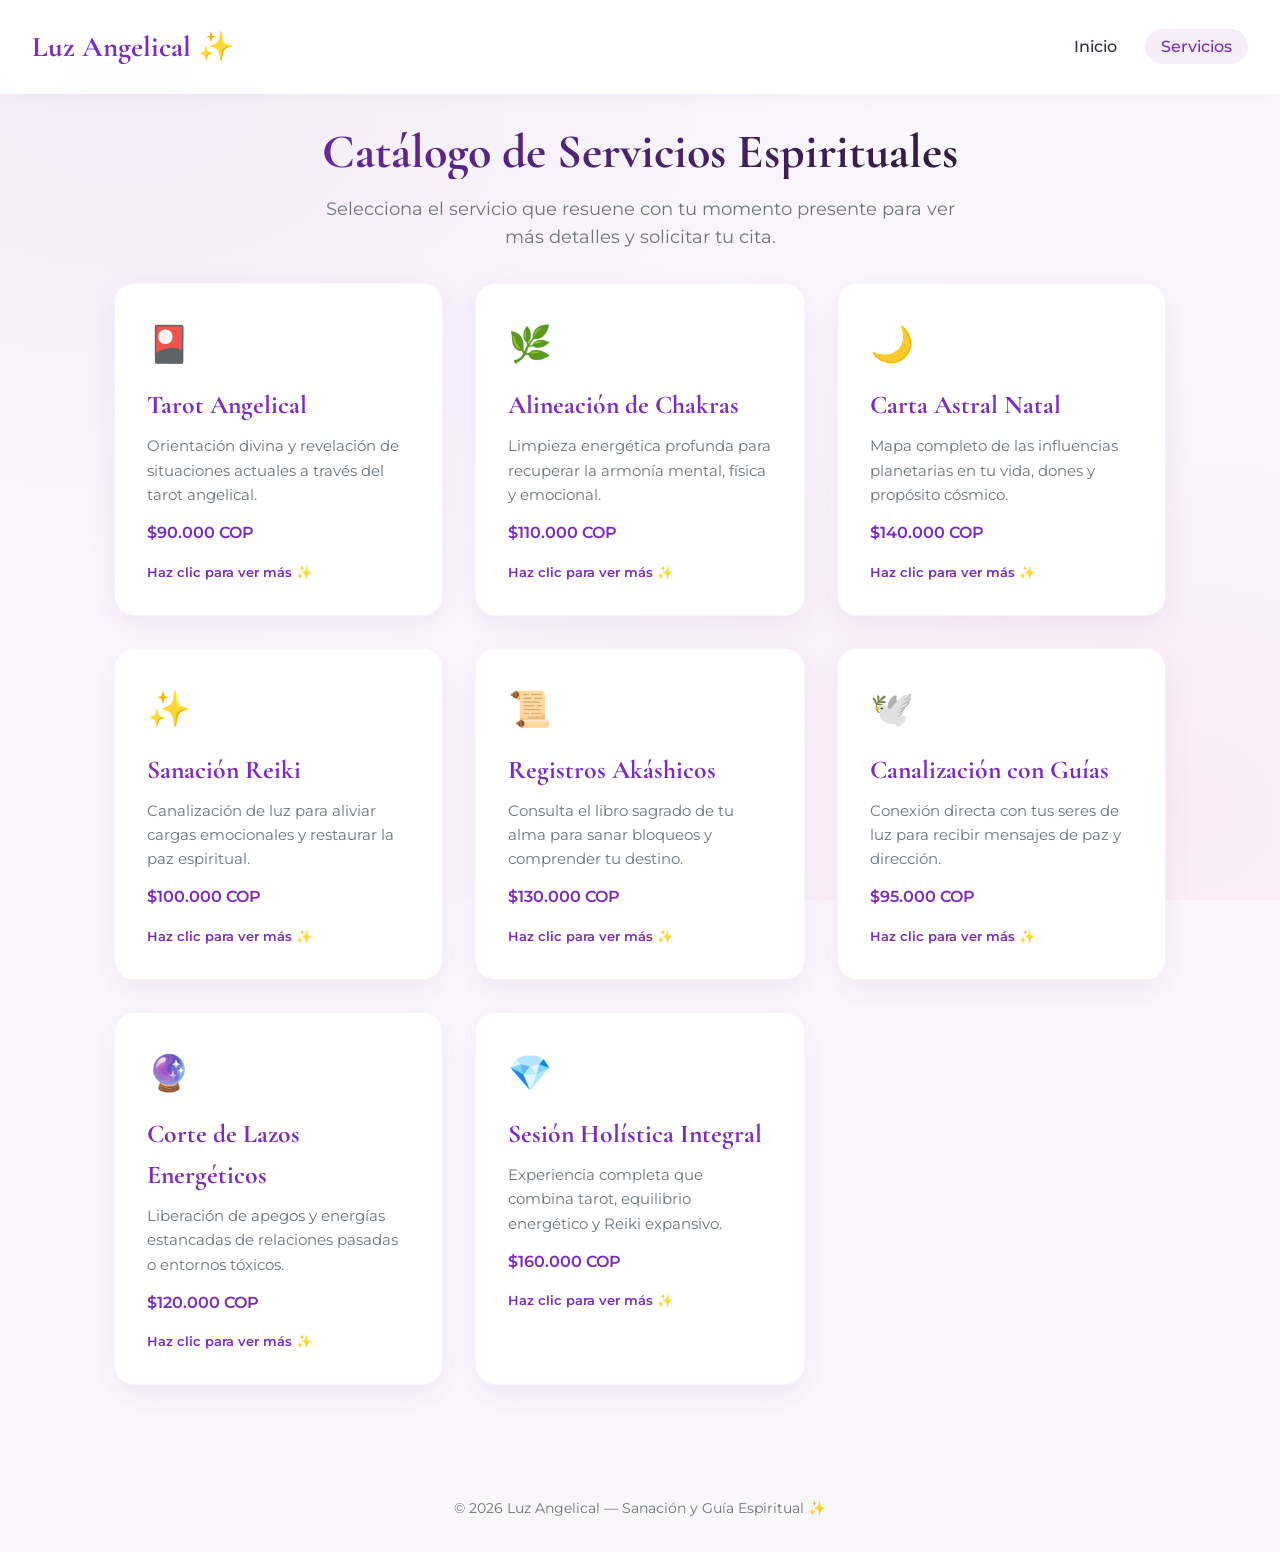
==== servicios.html @ 1b8f9508 "Add files via upload" ====
<!DOCTYPE html>
<html lang="es">
<head>
    <meta charset="UTF-8">
    <meta name="viewport" content="width=device-width, initial-scale=1.0">
    <title>Servicios y Lecturas - Luz Angelical</title>

    <!-- FUENTES Y LIBRERÍAS DE ICONOS -->
    <link rel="preconnect" href="https://fonts.googleapis.com">
    <link rel="preconnect" href="https://fonts.gstatic.com" crossorigin>
    <link href="https://fonts.googleapis.com/css2?family=Cormorant+Garamond:ital,wght@0,600;0,700;1,400&family=Montserrat:wght@300;400;500;600;700&display=swap" rel="stylesheet">
    <link rel="stylesheet" href="https://cdnjs.cloudflare.com/ajax/libs/font-awesome/6.4.0/css/all.min.css">

    <!-- ARCHIVO CSS -->
    <link rel="stylesheet" href="css/styles.css">
</head>
<body>

    <header>
        <a href="index.html" class="logo">Luz Angelical ✨</a>
        <nav>
            <a href="index.html">Inicio</a>
            <a href="servicios.html" class="active">Servicios</a>
        </nav>
    </header>

    <div class="container">
        <h1 class="section-title">Catálogo de Servicios Espirituales</h1>
        <p class="section-subtitle">Selecciona el servicio que resuene con tu momento presente para ver más detalles y solicitar tu cita.</p>

        <div class="services-grid">

            <!-- 1. TAROT ANGELICAL -->
            <div class="service-card" onclick="openModal('Lectura de Tarot Angelical', '🎴', 'Sesión profunda para explorar el amor, trabajo y salud a través de las cartas de los ángeles. Identifica bloqueos y recibe orientación clara.', 'Modalidad: Presencial o Virtual | Tiempo: variable. | Valor: $90.000 COP', '573209158377')">
                <div style="font-size: 2.2rem; margin-bottom: 0.8rem;">🎴</div>
                <h3 style="font-family: 'Cormorant Garamond', serif; font-size: 1.6rem; color: var(--primary); margin-bottom: 0.5rem;">Tarot Angelical</h3>
                <p style="color: var(--text-muted); font-size: 0.95rem;">Orientación divina y revelación de situaciones actuales a través del tarot angelical.</p>
                <span style="display: inline-block; margin-top: 0.8rem; font-weight: 600; color: var(--primary);">$90.000 COP</span>
            </div>

            <!-- 2. ALINEACIÓN DE CHAKRAS -->
            <div class="service-card" onclick="openModal('Limpieza y Alineación de Chakras', '🌿', 'Elimina energías estancadas, restaura la vitalidad y equilibra los 7 centros energéticos principales mediante cristales, cuencos y péndulo.', 'Modalidad: Presencial o Virtual | Tiempo: variable. | Valor: $110.000 COP', '573209158377')">
                <div style="font-size: 2.2rem; margin-bottom: 0.8rem;">🌿</div>
                <h3 style="font-family: 'Cormorant Garamond', serif; font-size: 1.6rem; color: var(--primary); margin-bottom: 0.5rem;">Alineación de Chakras</h3>
                <p style="color: var(--text-muted); font-size: 0.95rem;">Limpieza energética profunda para recuperar la armonía mental, física y emocional.</p>
                <span style="display: inline-block; margin-top: 0.8rem; font-weight: 600; color: var(--primary);">$110.000 COP</span>
            </div>

            <!-- 3. CARTA ASTRAL NATAL -->
            <div class="service-card" onclick="openModal('Carta Astral y Revolución Solar', '🌙', 'Conoce las fortalezas de tu alma al nacer y descubre las proyecciones energéticas para tu nuevo año de vida. Incluye informe detallado.', 'Modalidad: Presencial o Virtual | Tiempo: variable. | Valor: $140.000 COP', '573209158377')">
                <div style="font-size: 2.2rem; margin-bottom: 0.8rem;">🌙</div>
                <h3 style="font-family: 'Cormorant Garamond', serif; font-size: 1.6rem; color: var(--primary); margin-bottom: 0.5rem;">Carta Astral Natal</h3>
                <p style="color: var(--text-muted); font-size: 0.95rem;">Mapa completo de las influencias planetarias en tu vida, dones y propósito cósmico.</p>
                <span style="display: inline-block; margin-top: 0.8rem; font-weight: 600; color: var(--primary);">$140.000 COP</span>
            </div>

            <!-- 4. SANACIÓN REIKI -->
            <div class="service-card" onclick="openModal('Terapia de Sanación Reiki', '✨', 'Transmisión de energía universal para promover la autosanación del cuerpo, reducir el estrés y calmar la mente de cargas acumuladas.', 'Modalidad: Presencial o Virtual | Tiempo: variable. | Valor: $100.000 COP', '573209158377')">
                <div style="font-size: 2.2rem; margin-bottom: 0.8rem;">✨</div>
                <h3 style="font-family: 'Cormorant Garamond', serif; font-size: 1.6rem; color: var(--primary); margin-bottom: 0.5rem;">Sanación Reiki</h3>
                <p style="color: var(--text-muted); font-size: 0.95rem;">Canalización de luz para aliviar cargas emocionales y restaurar la paz espiritual.</p>
                <span style="display: inline-block; margin-top: 0.8rem; font-weight: 600; color: var(--primary);">$100.000 COP</span>
            </div>

            <!-- 5. REGISTROS AKÁSHICOS -->
            <div class="service-card" onclick="openModal('Lectura de Registros Akáshicos', '📜', 'Accede a la memoria del alma para comprender patrones repetitivos, votos del pasado, karma y el propósito divino de tu encarnación.', 'Modalidad: Presencial o Virtual | Tiempo: variable. | Valor: $130.000 COP', '573209158377')">
                <div style="font-size: 2.2rem; margin-bottom: 0.8rem;">📜</div>
                <h3 style="font-family: 'Cormorant Garamond', serif; font-size: 1.6rem; color: var(--primary); margin-bottom: 0.5rem;">Registros Akáshicos</h3>
                <p style="color: var(--text-muted); font-size: 0.95rem;">Consulta el libro sagrado de tu alma para sanar bloqueos y comprender tu destino.</p>
                <span style="display: inline-block; margin-top: 0.8rem; font-weight: 600; color: var(--primary);">$130.000 COP</span>
            </div>

            <!-- 6. CANALIZACIÓN CON ÁNGELES -->
            <div class="service-card" onclick="openModal('Canalización con Ángeles y Guías', '🕊️', 'Recibe mensajes directos de tus guías espirituales y arcángeles. Una sesión reconfortante llena de claridad, contención y amor divino.', 'Modalidad: Presencial o Virtual | Tiempo: variable. | Valor: $95.000 COP', '573209158377')">
                <div style="font-size: 2.2rem; margin-bottom: 0.8rem;">🕊️</div>
                <h3 style="font-family: 'Cormorant Garamond', serif; font-size: 1.6rem; color: var(--primary); margin-bottom: 0.5rem;">Canalización con Guías</h3>
                <p style="color: var(--text-muted); font-size: 0.95rem;">Conexión directa con tus seres de luz para recibir mensajes de paz y dirección.</p>
                <span style="display: inline-block; margin-top: 0.8rem; font-weight: 600; color: var(--primary);">$95.000 COP</span>
            </div>

            <!-- 7. LIMPIEZA AURICA Y CORTE DE LAZOS -->
            <div class="service-card" onclick="openModal('Corte de Lazos Energéticos y Limpieza Aúrica', '🔮', 'Corta cordones etéricos con parejas pasadas o personas tóxicas. Libera energías pesadas adheridas a tu campo aúrico.', 'Modalidad: Presencial o Virtual | Tiempo: variable. | Valor: $120.000 COP', '573209158377')">
                <div style="font-size: 2.2rem; margin-bottom: 0.8rem;">🔮</div>
                <h3 style="font-family: 'Cormorant Garamond', serif; font-size: 1.6rem; color: var(--primary); margin-bottom: 0.5rem;">Corte de Lazos Energéticos</h3>
                <p style="color: var(--text-muted); font-size: 0.95rem;">Liberación de apegos y energías estancadas de relaciones pasadas o entornos tóxicos.</p>
                <span style="display: inline-block; margin-top: 0.8rem; font-weight: 600; color: var(--primary);">$120.000 COP</span>
            </div>

            <!-- 8. SANACIÓN HOLÍSTICA INTENSIVA -->
            <div class="service-card" onclick="openModal('Sesión Holística Integral', '💎', 'Sesión completa que combina lectura rápida de cartas, alineación de chakras, aromaterapia y transmisión de Reiki.', 'Modalidad: Presencial o Virtual | Tiempo: variable. | Valor: $160.000 COP', '573209158377')">
                <div style="font-size: 2.2rem; margin-bottom: 0.8rem;">💎</div>
                <h3 style="font-family: 'Cormorant Garamond', serif; font-size: 1.6rem; color: var(--primary); margin-bottom: 0.5rem;">Sesión Holística Integral</h3>
                <p style="color: var(--text-muted); font-size: 0.95rem;">Experiencia completa que combina tarot, equilibrio energético y Reiki expansivo.</p>
                <span style="display: inline-block; margin-top: 0.8rem; font-weight: 600; color: var(--primary);">$160.000 COP</span>
            </div>

        </div>
    </div>

    <!-- MODAL / FLOTANTE -->
    <div class="modal-overlay" id="modal-overlay" onclick="closeModalOnOverlay(event)">
        <div class="modal-card">
            <button class="modal-close" onclick="closeModal()">×</button>
            <div class="modal-icon" id="modal-icon">✨</div>
            <h3 class="modal-title" id="modal-title">Título Servicio</h3>
            <p class="modal-desc" id="modal-desc">Descripción detallada...</p>
            <div class="modal-details" id="modal-details">Detalles adicionales...</div>
            <a href="#" id="modal-wa-btn" target="_blank" class="btn btn-whatsapp">
                <i class="fa-brands fa-whatsapp"></i> Agendar por WhatsApp
            </a>
        </div>
    </div>

    <footer>
        <p>&copy; 2026 Luz Angelical — Sanación y Guía Espiritual ✨</p>
    </footer>

    <!-- SCRIPT EN CARPETA JS -->
    <script src="js/main.js"></script>
</body>
</html>
---- css/styles.css ----
:root {
    --primary: #7b2cbf;
    --primary-light: #9d4edd;
    --primary-grad: linear-gradient(135deg, #7b2cbf 0%, #1c171a 100%);
    --accent: #f4bdd6;
    --bg-light: #faf7fc;
    --card-bg: #ffffff;
    --text-color: #2b2d42;
    --text-muted: #6c757d;
    --radius: 20px;
    --shadow: 0 10px 30px rgba(123, 44, 191, 0.08);
}

* {
    margin: 0;
    padding: 0;
    box-sizing: border-box;
    font-family: 'Montserrat', sans-serif;
}

body {
    background-color: var(--bg-light);
    color: var(--text-color);
    line-height: 1.6;
    background-image: 
        radial-gradient(at 10% 10%, rgba(123, 44, 191, 0.05) 0px, transparent 50%),
        radial-gradient(at 90% 90%, rgba(247, 37, 133, 0.05) 0px, transparent 50%);
    background-attachment: fixed;
    position: relative;
    overflow-x: hidden;
}

.container {
    max-width: 1100px;
    margin: 0 auto;
    padding: 2rem 1.5rem;
}

/* HEADER Y NAVEGACIÓN */
header {
    display: flex;
    justify-content: space-between;
    align-items: center;
    padding: 1.5rem 2rem;
    background: rgba(255, 255, 255, 0.95);
    position: sticky;
    top: 0;
    z-index: 100;
    box-shadow: 0 4px 20px rgba(0, 0, 0, 0.03);
    backdrop-filter: blur(10px);
}

.logo {
    font-family: 'Cormorant Garamond', serif;
    font-size: 1.8rem;
    font-weight: 700;
    color: var(--primary);
    text-decoration: none;
}

nav a {
    text-decoration: none;
    color: var(--text-color);
    font-weight: 500;
    padding: 0.5rem 1rem;
    border-radius: 20px;
    margin-left: 0.5rem;
    transition: all 0.3s ease;
}

nav a:hover, nav a.active {
    color: var(--primary);
    background: rgba(123, 44, 191, 0.08);
}

/* HERO Y TÍTULOS */
.hero {
    text-align: center;
    padding: 3rem 1rem;
    background: radial-gradient(circle at center, rgba(123, 44, 191, 0.08) 0%, transparent 70%);
    border-radius: var(--radius);
    margin-bottom: 2.5rem;
}

.hero h1, .section-title {
    font-family: 'Cormorant Garamond', serif;
    font-size: 3rem;
    line-height: 1.1;
    margin-bottom: 1rem;
    background: var(--primary-grad);
    -webkit-background-clip: text;
    -webkit-text-fill-color: transparent;
    text-align: center;
}

.hero p, .section-subtitle {
    font-size: 1.1rem;
    color: var(--text-muted);
    max-width: 650px;
    margin: 0 auto 2rem auto;
    text-align: center;
}

.btn {
    display: inline-block;
    padding: 0.8rem 1.8rem;
    border-radius: 30px;
    background: var(--primary-grad);
    color: white;
    text-decoration: none;
    font-weight: 600;
    border: none;
    box-shadow: 0 4px 15px rgba(123, 44, 191, 0.3);
    transition: transform 0.3s ease, box-shadow 0.3s ease;
    cursor: pointer;
}

.btn:hover {
    transform: translateY(-2px);
    box-shadow: 0 6px 20px rgba(123, 44, 191, 0.4);
}

.btn-whatsapp {
    background: #25d366;
    color: white;
    box-shadow: 0 4px 15px rgba(37, 211, 102, 0.3);
    display: flex;
    align-items: center;
    justify-content: center;
    gap: 0.5rem;
    width: 100%;
    margin-top: 1.5rem;
    font-size: 1rem;
}

.btn-whatsapp:hover {
    background: #1eb854;
    box-shadow: 0 6px 20px rgba(37, 211, 102, 0.4);
}

/* BANNER REDES SOCIALES */
.social-banner {
    display: grid;
    grid-template-columns: repeat(auto-fit, minmax(280px, 1fr));
    gap: 1.5rem;
    margin-bottom: 3rem;
}

.social-card {
    display: flex;
    align-items: center;
    gap: 1rem;
    padding: 1.2rem;
    background: white;
    border-radius: var(--radius);
    box-shadow: var(--shadow);
    text-decoration: none;
    color: var(--text-color);
    transition: transform 0.3s ease;
}

.social-card:hover {
    transform: translateY(-4px);
}

.social-icon {
    width: 48px;
    height: 48px;
    border-radius: 50%;
    display: flex;
    align-items: center;
    justify-content: center;
    font-size: 1.5rem;
    color: white;
}

.social-card.tiktok .social-icon { background: #000; }
.social-card.instagram .social-icon { background: linear-gradient(45deg, #f09433, #e6683c, #dc2743, #cc2366, #bc1888); }

.social-text strong { display: block; font-size: 1rem; }
.social-text span { font-size: 0.82rem; color: var(--text-muted); }

/* HORÓSCOPO INTERACTIVO */
.horoscopo-box {
    background: white;
    padding: 2.5rem 1.5rem;
    border-radius: var(--radius);
    box-shadow: var(--shadow);
    margin-bottom: 3rem;
    text-align: center;
    border: 2px solid rgba(123, 44, 191, 0.1);
}

.zodiac-grid {
    display: grid;
    grid-template-columns: repeat(auto-fit, minmax(130px, 1fr));
    gap: 1.2rem;
    margin: 2rem 0;
}

.zodiac-card {
    background: var(--bg-light);
    padding: 1.2rem 0.8rem;
    border-radius: 16px;
    cursor: pointer;
    border: 2px solid transparent;
    transition: all 0.3s ease;
    display: flex;
    flex-direction: column;
    align-items: center;
}

.zodiac-card:hover, .zodiac-card.active {
    border-color: var(--accent);
    background: #fff;
    box-shadow: 0 8px 25px rgba(247, 37, 133, 0.2);
    transform: translateY(-4px);
}

.zodiac-icon { font-size: 2.2rem; margin-bottom: 0.3rem; }
.zodiac-name { font-weight: 700; color: var(--primary); font-size: 0.95rem; }
.zodiac-dates { font-size: 0.75rem; color: var(--text-muted); }

.oraculo-result {
    min-height: 110px;
    background: radial-gradient(circle at center, rgba(123, 44, 191, 0.05) 0%, rgba(247, 37, 133, 0.05) 100%);
    border: 2px dashed var(--primary);
    border-radius: 16px;
    padding: 1.5rem;
    display: flex;
    flex-direction: column;
    align-items: center;
    justify-content: center;
    margin-top: 1.5rem;
}

.oraculo-quote {
    font-family: 'Cormorant Garamond', serif;
    font-size: 1.6rem;
    color: var(--primary);
    font-weight: 600;
    transition: opacity 0.3s ease;
}

.oraculo-hint {
    color: var(--text-muted);
    font-size: 0.9rem;
    font-style: italic;
    margin-top: 0.5rem;
}

/* TARJETAS DE SERVICIOS */
.services-grid {
    display: grid;
    grid-template-columns: repeat(auto-fit, minmax(300px, 1fr));
    gap: 2rem;
    margin-bottom: 3rem;
}

.service-card {
    background: var(--card-bg);
    padding: 2rem;
    border-radius: var(--radius);
    box-shadow: var(--shadow);
    border: 1px solid rgba(123, 44, 191, 0.05);
    transition: all 0.3s ease;
    cursor: pointer;
}

.service-card:hover {
    transform: translateY(-6px);
    box-shadow: 0 15px 35px rgba(123, 44, 191, 0.15);
    border-color: var(--primary-light);
}

.service-card::after {
    content: "Haz clic para ver más ✨";
    display: block;
    margin-top: 1rem;
    font-size: 0.82rem;
    color: var(--primary);
    font-weight: 600;
}

/* MODAL / FLOTANTE */
.modal-overlay {
    position: fixed;
    top: 0;
    left: 0;
    width: 100%;
    height: 100%;
    background: rgba(0, 0, 0, 0.5);
    backdrop-filter: blur(5px);
    display: flex;
    justify-content: center;
    align-items: center;
    z-index: 1000;
    opacity: 0;
    pointer-events: none;
    transition: opacity 0.3s ease;
}

.modal-overlay.active {
    opacity: 1;
    pointer-events: all;
}

.modal-card {
    background: white;
    padding: 2.5rem;
    border-radius: var(--radius);
    max-width: 500px;
    width: 90%;
    box-shadow: 0 20px 50px rgba(0, 0, 0, 0.2);
    position: relative;
    transform: translateY(20px);
    transition: transform 0.3s ease;
}

.modal-overlay.active .modal-card {
    transform: translateY(0);
}

.modal-close {
    position: absolute;
    top: 1rem;
    right: 1.2rem;
    background: none;
    border: none;
    font-size: 1.5rem;
    color: var(--text-muted);
    cursor: pointer;
}

.modal-icon { font-size: 3rem; margin-bottom: 0.5rem; }
.modal-title { font-family: 'Cormorant Garamond', serif; font-size: 2rem; color: var(--primary); margin-bottom: 0.8rem; }
.modal-desc { color: var(--text-color); font-size: 0.98rem; line-height: 1.6; margin-bottom: 1rem; }
.modal-details { background: var(--bg-light); padding: 1rem; border-radius: 12px; font-size: 0.88rem; color: var(--text-muted); }

/* PARTÍCULAS DE ESTRELLITAS */
.star-particle {
    position: fixed;
    pointer-events: none;
    font-size: 1.2rem;
    animation: floatUp 1s ease-out forwards;
    z-index: 9999;
}

@keyframes floatUp {
    0% { opacity: 1; transform: translate(0, 0) scale(1) rotate(0deg); }
    100% { opacity: 0; transform: translate(var(--dx), var(--dy)) scale(0.3) rotate(180deg); }
}

footer {
    text-align: center;
    padding: 2rem;
    color: var(--text-muted);
    font-size: 0.9rem;
}
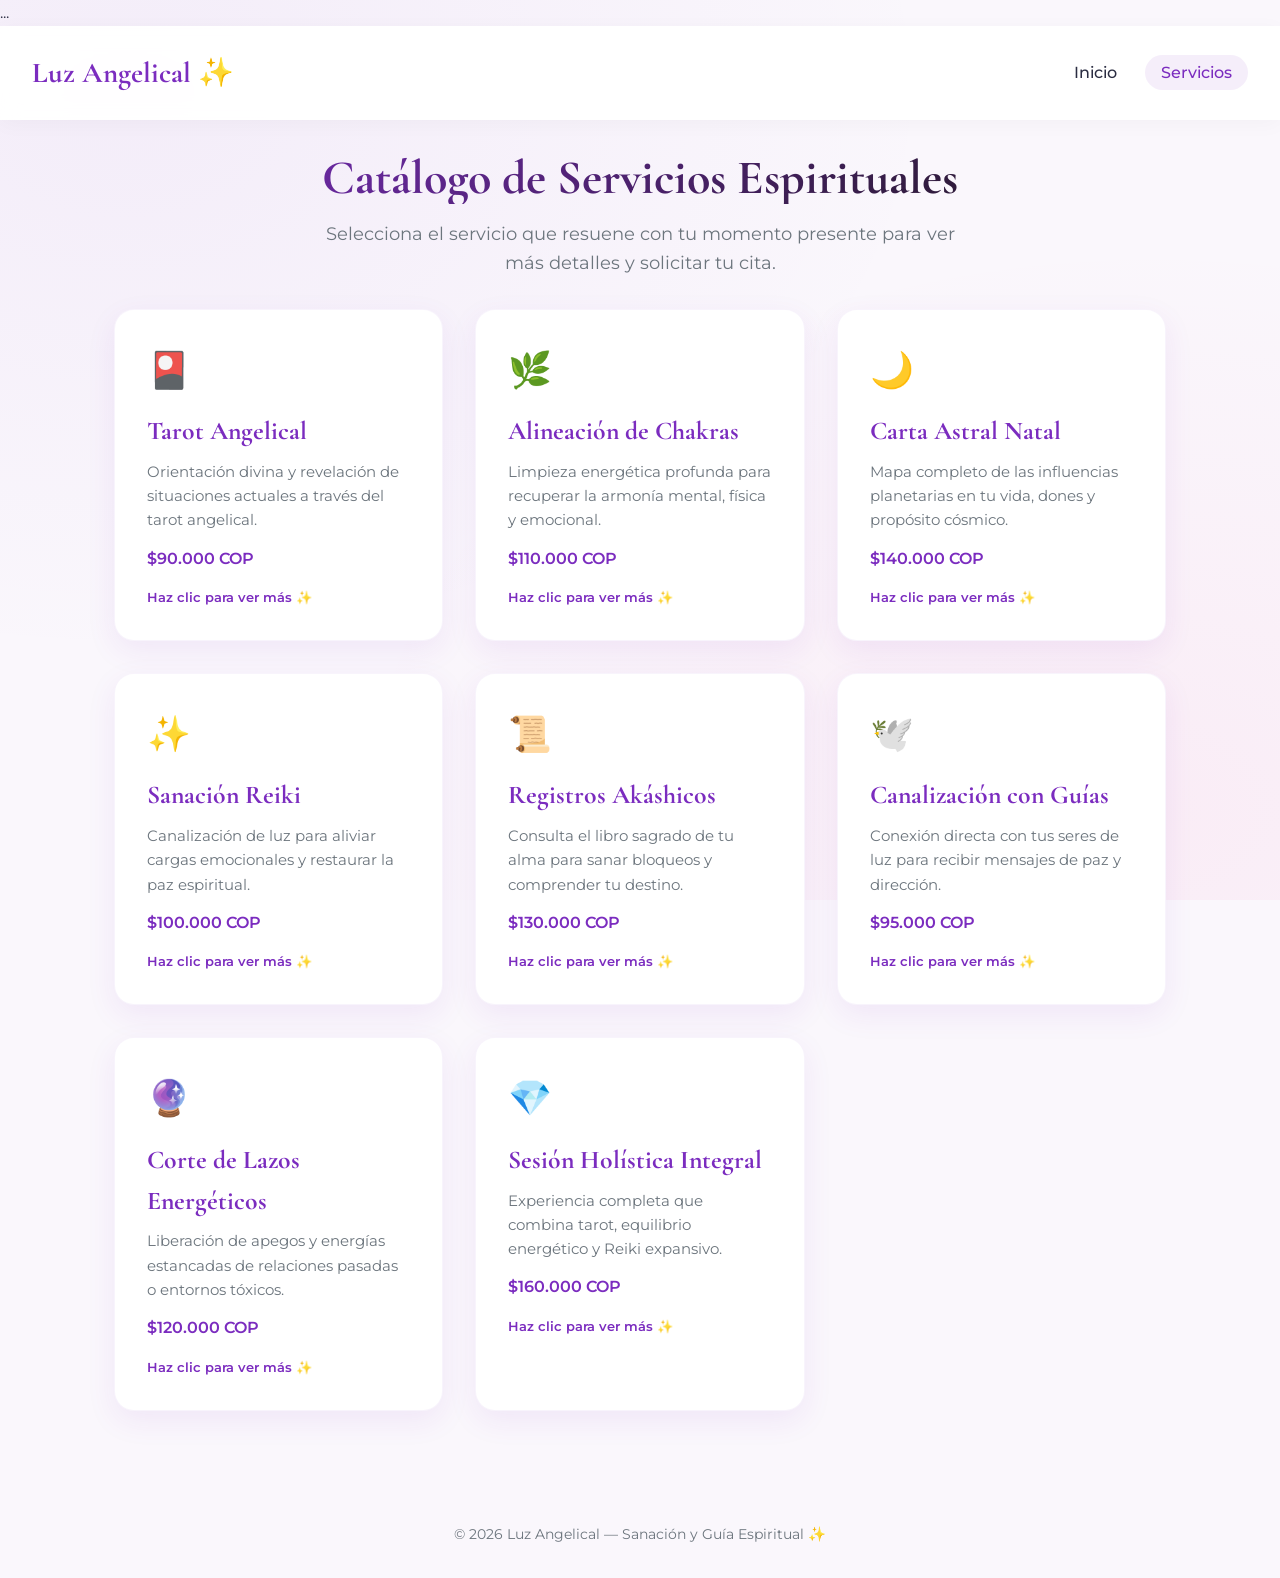
==== commit b34ea619: "Update servicios.html" ====
--- a/servicios.html
+++ b/servicios.html
@@ -13,6 +13,12 @@
 
     <!-- ARCHIVO CSS -->
     <link rel="stylesheet" href="css/styles.css">
+</head>
+    <head>
+    <meta charset="UTF-8">
+    <meta name="viewport" content="width=device-width, initial-scale=1.0">
+    <title>Luz Angelical - Sanación y Guía Espiritual</title>
+    ...
 </head>
 <body>
 
@@ -118,4 +124,4 @@
     <!-- SCRIPT EN CARPETA JS -->
     <script src="js/main.js"></script>
 </body>
-</html>+</html>
--- a/css/styles.css
+++ b/css/styles.css
@@ -356,4 +356,64 @@
     padding: 2rem;
     color: var(--text-muted);
     font-size: 0.9rem;
-}+}
+/* ==========================================
+   ADAPTACIÓN PARA CELULARES Y TABLETS
+   ========================================== */
+
+@media (max-width: 768px) {
+    /* Ajuste de contenedor general */
+    .container {
+        padding: 1rem;
+    }
+
+    /* Header y Navegación en móvil */
+    header {
+        flex-direction: column;
+        gap: 1rem;
+        padding: 1rem;
+        text-align: center;
+    }
+
+    nav a {
+        margin: 0 0.2rem;
+        padding: 0.4rem 0.8rem;
+        font-size: 0.9rem;
+    }
+
+    /* Títulos y Hero */
+    .hero h1, .section-title {
+        font-size: 2.1rem;
+    }
+
+    .hero p, .section-subtitle {
+        font-size: 0.95rem;
+    }
+
+    /* Tarjetas de Servicios y Banners */
+    .services-grid, 
+    .social-banner {
+        grid-template-columns: 1fr; /* Pasa a 1 sola columna */
+        gap: 1.2rem;
+    }
+
+    /* Rejilla del Zodíaco */
+    .zodiac-grid {
+        grid-template-columns: repeat(3, 1fr); /* 3 columnas en celular */
+        gap: 0.6rem;
+    }
+
+    .zodiac-card {
+        padding: 0.8rem 0.4rem;
+    }
+
+    .zodiac-icon {
+        font-size: 1.8rem;
+    }
+
+    /* Modal emergente */
+    .modal-card {
+        padding: 1.5rem;
+        width: 95%;
+    }
+}
